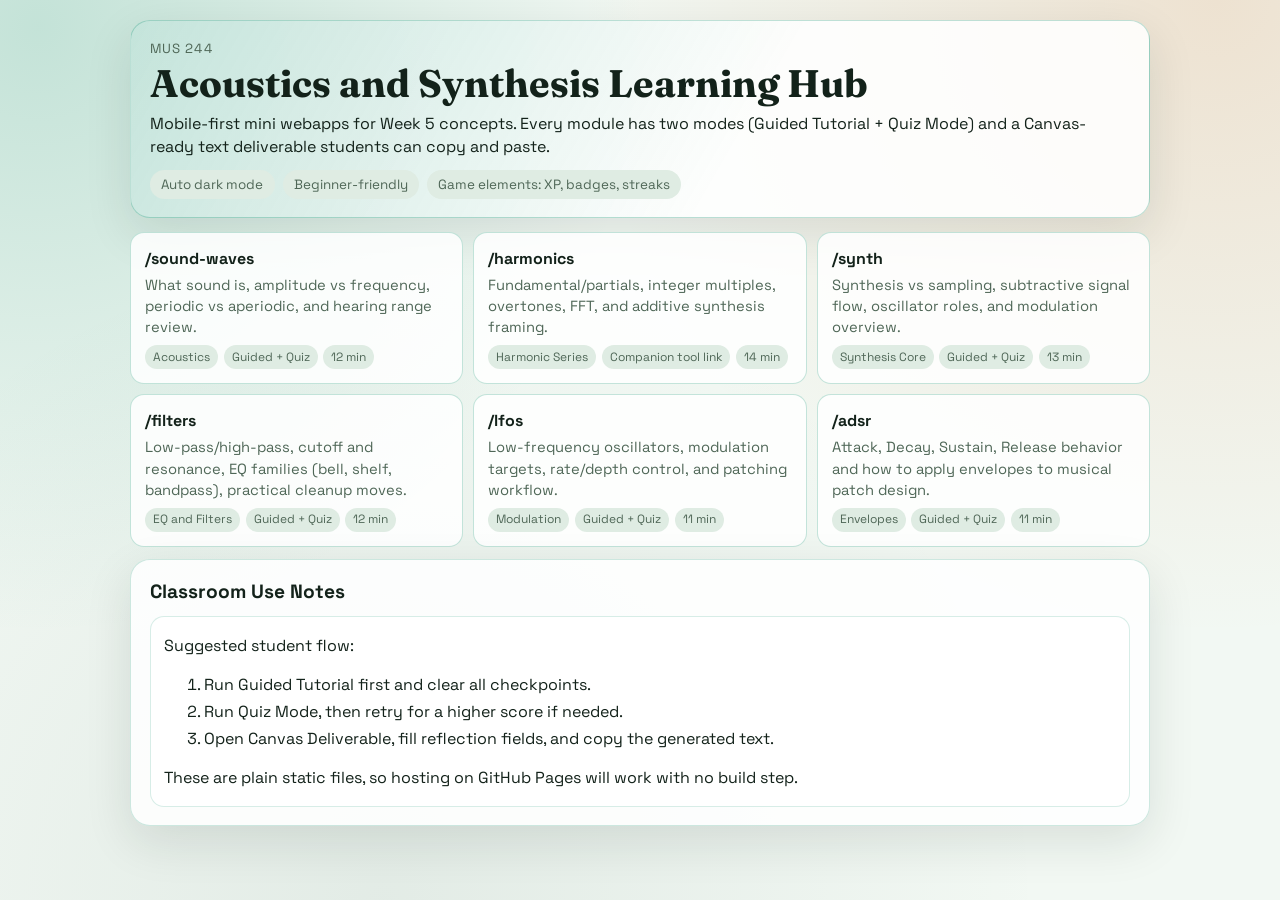
==== index.html @ 8405c842 "Add MUS 244 learning modules Add static mini webapps for MUS 244 Week 5: hub index and six modules (" ====
<!doctype html>
<html lang="en">
  <head>
    <meta charset="UTF-8" />
    <meta name="viewport" content="width=device-width, initial-scale=1" />
    <meta
      name="description"
      content="MUS 244 Acoustics and Synthesis mini webapps with guided tutorial, quiz mode, and Canvas deliverables."
    />
    <title>MUS 244 Learning Apps Hub</title>
    <link rel="stylesheet" href="./shared/styles.css" />
  </head>
  <body>
    <main class="app">
      <header class="hero">
        <p class="eyebrow">MUS 244</p>
        <h1>Acoustics and Synthesis Learning Hub</h1>
        <p>
          Mobile-first mini webapps for Week 5 concepts. Every module has two modes (Guided Tutorial + Quiz Mode)
          and a Canvas-ready text deliverable students can copy and paste.
        </p>
        <div class="meta">
          <span>Auto dark mode</span>
          <span>Beginner-friendly</span>
          <span>Game elements: XP, badges, streaks</span>
        </div>
      </header>

      <section class="hub-grid" aria-label="Learning modules">
        <a class="hub-card" href="./sound-waves/index.html">
          <h3>/sound-waves</h3>
          <p>What sound is, amplitude vs frequency, periodic vs aperiodic, and hearing range review.</p>
          <div class="chip-row">
            <span>Acoustics</span>
            <span>Guided + Quiz</span>
            <span>12 min</span>
          </div>
        </a>

        <a class="hub-card" href="./harmonics/index.html">
          <h3>/harmonics</h3>
          <p>Fundamental/partials, integer multiples, overtones, FFT, and additive synthesis framing.</p>
          <div class="chip-row">
            <span>Harmonic Series</span>
            <span>Companion tool link</span>
            <span>14 min</span>
          </div>
        </a>

        <a class="hub-card" href="./synth/index.html">
          <h3>/synth</h3>
          <p>Synthesis vs sampling, subtractive signal flow, oscillator roles, and modulation overview.</p>
          <div class="chip-row">
            <span>Synthesis Core</span>
            <span>Guided + Quiz</span>
            <span>13 min</span>
          </div>
        </a>

        <a class="hub-card" href="./filters/index.html">
          <h3>/filters</h3>
          <p>Low-pass/high-pass, cutoff and resonance, EQ families (bell, shelf, bandpass), practical cleanup moves.</p>
          <div class="chip-row">
            <span>EQ and Filters</span>
            <span>Guided + Quiz</span>
            <span>12 min</span>
          </div>
        </a>

        <a class="hub-card" href="./lfos/index.html">
          <h3>/lfos</h3>
          <p>Low-frequency oscillators, modulation targets, rate/depth control, and patching workflow.</p>
          <div class="chip-row">
            <span>Modulation</span>
            <span>Guided + Quiz</span>
            <span>11 min</span>
          </div>
        </a>

        <a class="hub-card" href="./adsr/index.html">
          <h3>/adsr</h3>
          <p>Attack, Decay, Sustain, Release behavior and how to apply envelopes to musical patch design.</p>
          <div class="chip-row">
            <span>Envelopes</span>
            <span>Guided + Quiz</span>
            <span>11 min</span>
          </div>
        </a>
      </section>

      <section class="panel is-active hub-note">
        <div class="panel-head">
          <h2>Classroom Use Notes</h2>
        </div>
        <article class="card">
          <p>Suggested student flow:</p>
          <ol>
            <li>Run Guided Tutorial first and clear all checkpoints.</li>
            <li>Run Quiz Mode, then retry for a higher score if needed.</li>
            <li>Open Canvas Deliverable, fill reflection fields, and copy the generated text.</li>
          </ol>
          <p>
            These are plain static files, so hosting on GitHub Pages will work with no build step.
          </p>
        </article>
      </section>
    </main>
  </body>
</html>
---- shared/styles.css ----
@import url('https://fonts.googleapis.com/css2?family=Fraunces:opsz,wght@9..144,600;9..144,800&family=Space+Grotesk:wght@400;500;700&display=swap');

:root {
  color-scheme: light dark;
  --bg: #f2f8f3;
  --surface: rgba(255, 255, 255, 0.86);
  --surface-strong: rgba(255, 255, 255, 0.95);
  --text: #13221a;
  --muted: #4f6757;
  --accent: #0b8d6a;
  --accent-2: #d66f1f;
  --ok: #19733f;
  --warn: #b34f00;
  --danger: #b93825;
  --wash-1: rgba(11, 141, 106, 0.2);
  --wash-2: rgba(214, 111, 31, 0.16);
  --wash-3: rgba(45, 89, 73, 0.08);
  --track: #d8e7dc;
  --chip: #dfece3;
  --shadow: 0 16px 48px rgba(15, 34, 25, 0.11);
  --radius-lg: 20px;
  --radius-md: 14px;
  --radius-sm: 10px;
}

@media (prefers-color-scheme: dark) {
  :root {
    --bg: #091410;
    --surface: rgba(18, 30, 25, 0.86);
    --surface-strong: rgba(17, 29, 24, 0.95);
    --text: #edf7ef;
    --muted: #aac3b4;
    --accent: #40d4a8;
    --accent-2: #ffae63;
    --ok: #68d48c;
    --warn: #ffb977;
    --danger: #ff8c7b;
    --wash-1: rgba(64, 212, 168, 0.2);
    --wash-2: rgba(255, 174, 99, 0.18);
    --wash-3: rgba(89, 140, 115, 0.14);
    --track: #214138;
    --chip: #1d342d;
    --shadow: 0 18px 54px rgba(0, 0, 0, 0.45);
  }
}

* {
  box-sizing: border-box;
}

html,
body {
  margin: 0;
  min-height: 100%;
}

body {
  background: radial-gradient(circle at 3% 3%, var(--wash-1) 0, transparent 40%),
    radial-gradient(circle at 95% 0%, var(--wash-2) 0, transparent 42%),
    radial-gradient(circle at 30% 100%, var(--wash-3) 0, transparent 52%),
    var(--bg);
  color: var(--text);
  font-family: 'Space Grotesk', 'Avenir Next', 'Segoe UI', sans-serif;
  line-height: 1.45;
  font-size: 16px;
}

a {
  color: var(--accent);
}

.app {
  width: min(960px, 100% - 1.1rem);
  margin: 0 auto;
  padding: 0.8rem 0 1.6rem;
}

.back-link {
  display: inline-flex;
  align-items: center;
  gap: 0.3rem;
  text-decoration: none;
  font-size: 0.94rem;
  padding: 0.35rem 0.6rem;
  border-radius: 999px;
  background: var(--surface);
  border: 1px solid color-mix(in oklab, var(--accent) 36%, transparent);
  margin-bottom: 0.7rem;
}

.hero,
.stats,
.mode-switch,
.panel,
.hub-card {
  animation: rise 320ms ease both;
}

.hero {
  background: linear-gradient(
      120deg,
      color-mix(in oklab, var(--accent) 22%, transparent),
      transparent 60%
    ),
    var(--surface);
  border: 1px solid color-mix(in oklab, var(--accent) 26%, transparent);
  border-radius: var(--radius-lg);
  padding: 1rem 1rem 1.1rem;
  box-shadow: var(--shadow);
}

.eyebrow {
  margin: 0;
  color: var(--muted);
  font-size: 0.83rem;
  letter-spacing: 0.08em;
  text-transform: uppercase;
}

.hero h1 {
  margin: 0.28rem 0 0.48rem;
  font-family: 'Fraunces', Georgia, serif;
  font-size: clamp(1.4rem, 5vw, 2.4rem);
  line-height: 1.07;
}

.hero p {
  margin: 0;
}

.meta {
  margin-top: 0.75rem;
  display: flex;
  flex-wrap: wrap;
  gap: 0.5rem;
}

.meta span {
  background: var(--chip);
  color: var(--muted);
  border-radius: 999px;
  font-size: 0.84rem;
  padding: 0.28rem 0.7rem;
}

.stats {
  margin-top: 0.8rem;
  display: grid;
  grid-template-columns: repeat(2, minmax(0, 1fr));
  gap: 0.55rem;
}

.stat-card {
  background: var(--surface);
  border: 1px solid color-mix(in oklab, var(--accent) 20%, transparent);
  border-radius: var(--radius-md);
  padding: 0.62rem 0.7rem;
}

.stat-card .label {
  margin: 0;
  font-size: 0.75rem;
  color: var(--muted);
  text-transform: uppercase;
  letter-spacing: 0.04em;
}

.stat-card .value {
  margin: 0.2rem 0 0;
  font-size: 1.08rem;
  font-weight: 700;
}

.badge-list {
  display: flex;
  flex-wrap: wrap;
  gap: 0.4rem;
  margin-top: 0.38rem;
}

.badge {
  display: inline-block;
  background: color-mix(in oklab, var(--accent-2) 25%, var(--surface-strong));
  color: var(--text);
  padding: 0.2rem 0.5rem;
  border-radius: 999px;
  font-size: 0.77rem;
}

.stat-wide {
  grid-column: 1 / -1;
}

.mode-switch {
  margin-top: 0.82rem;
  display: grid;
  grid-template-columns: repeat(3, minmax(0, 1fr));
  gap: 0.44rem;
}

.mode-btn {
  appearance: none;
  border: 1px solid color-mix(in oklab, var(--accent) 32%, transparent);
  border-radius: var(--radius-sm);
  background: var(--surface);
  color: var(--text);
  padding: 0.58rem 0.35rem;
  font-size: 0.85rem;
  font-weight: 600;
  cursor: pointer;
}

.mode-btn.is-active {
  background: color-mix(in oklab, var(--accent) 30%, var(--surface));
  border-color: color-mix(in oklab, var(--accent) 55%, transparent);
}

.panel {
  display: none;
  margin-top: 0.8rem;
  background: var(--surface);
  border: 1px solid color-mix(in oklab, var(--accent) 20%, transparent);
  border-radius: var(--radius-lg);
  padding: 0.92rem;
  box-shadow: var(--shadow);
}

.panel.is-active {
  display: block;
}

.panel h2 {
  margin: 0;
  font-size: 1.2rem;
}

.panel-head {
  display: grid;
  gap: 0.3rem;
  margin-bottom: 0.65rem;
}

.progress-track {
  height: 9px;
  border-radius: 999px;
  background: var(--track);
  overflow: hidden;
}

.progress-fill {
  height: 100%;
  width: 0;
  border-radius: inherit;
  background: linear-gradient(90deg, var(--accent), var(--accent-2));
  transition: width 240ms ease;
}

.progress-text {
  margin: 0;
  color: var(--muted);
  font-size: 0.85rem;
}

.card {
  background: var(--surface-strong);
  border: 1px solid color-mix(in oklab, var(--accent) 16%, transparent);
  border-radius: var(--radius-md);
  padding: 0.82rem;
}

.card h3 {
  margin-top: 0;
  margin-bottom: 0.4rem;
  font-size: 1.04rem;
}

.card p {
  margin: 0.2rem 0;
}

.card ul {
  margin: 0.45rem 0 0.65rem;
  padding-left: 1.1rem;
}

.card li {
  margin: 0.25rem 0;
}

.link-row {
  margin-top: 0.62rem;
  display: flex;
  flex-wrap: wrap;
  gap: 0.4rem;
}

.link-chip {
  text-decoration: none;
  font-size: 0.82rem;
  color: var(--text);
  background: var(--chip);
  border-radius: 999px;
  padding: 0.27rem 0.6rem;
}

.checkpoint {
  margin-top: 0.7rem;
  border-top: 1px solid color-mix(in oklab, var(--accent) 18%, transparent);
  padding-top: 0.72rem;
}

.checkpoint p {
  margin: 0;
}

.option-grid {
  margin-top: 0.5rem;
  display: grid;
  grid-template-columns: 1fr;
  gap: 0.48rem;
}

.option-btn {
  appearance: none;
  border: 1px solid color-mix(in oklab, var(--accent) 28%, transparent);
  border-radius: var(--radius-sm);
  background: color-mix(in oklab, var(--surface) 78%, transparent);
  color: var(--text);
  padding: 0.64rem 0.68rem;
  text-align: left;
  font-size: 0.94rem;
  cursor: pointer;
}

.option-btn[disabled] {
  opacity: 0.8;
  cursor: default;
}

.option-btn.is-correct {
  border-color: color-mix(in oklab, var(--ok) 70%, transparent);
  background: color-mix(in oklab, var(--ok) 25%, var(--surface-strong));
}

.option-btn.is-wrong {
  border-color: color-mix(in oklab, var(--danger) 66%, transparent);
  background: color-mix(in oklab, var(--danger) 22%, var(--surface-strong));
}

.feedback {
  min-height: 1.42rem;
  margin-top: 0.5rem;
  font-size: 0.91rem;
  color: var(--muted);
}

.feedback.is-good {
  color: var(--ok);
}

.feedback.is-bad {
  color: var(--danger);
}

.actions,
.quiz-controls,
.deliverable-controls {
  margin-top: 0.68rem;
  display: flex;
  flex-wrap: wrap;
  gap: 0.5rem;
}

.btn,
.btn-ghost {
  appearance: none;
  border-radius: var(--radius-sm);
  font-weight: 700;
  font-size: 0.9rem;
  padding: 0.58rem 0.85rem;
  cursor: pointer;
}

.btn {
  background: linear-gradient(135deg, var(--accent), color-mix(in oklab, var(--accent) 55%, var(--accent-2)));
  color: #fff;
  border: 1px solid color-mix(in oklab, var(--accent) 70%, transparent);
}

.btn-ghost {
  background: var(--surface);
  color: var(--text);
  border: 1px solid color-mix(in oklab, var(--accent) 32%, transparent);
}

.btn[disabled],
.btn-ghost[disabled] {
  opacity: 0.55;
  cursor: not-allowed;
}

.hidden {
  display: none !important;
}

.result-grid {
  margin-top: 0.4rem;
  display: grid;
  grid-template-columns: repeat(2, minmax(0, 1fr));
  gap: 0.45rem;
}

.result-pill {
  margin: 0;
  border-radius: var(--radius-sm);
  padding: 0.5rem;
  background: var(--chip);
}

.result-pill strong {
  display: block;
  font-size: 1rem;
}

.deliverable-form {
  display: grid;
  gap: 0.65rem;
}

.field {
  display: grid;
  gap: 0.2rem;
}

.field label {
  font-size: 0.86rem;
  color: var(--muted);
}

input,
textarea {
  width: 100%;
  border-radius: var(--radius-sm);
  border: 1px solid color-mix(in oklab, var(--accent) 30%, transparent);
  background: var(--surface-strong);
  color: var(--text);
  padding: 0.58rem 0.62rem;
  font-family: inherit;
  font-size: 0.95rem;
}

textarea {
  min-height: 110px;
  resize: vertical;
}

.output-box {
  min-height: 250px;
  font-size: 0.88rem;
  line-height: 1.45;
}

.hub-note {
  margin-top: 0.75rem;
}

.hub-grid {
  margin-top: 0.85rem;
  display: grid;
  grid-template-columns: 1fr;
  gap: 0.62rem;
}

.hub-card {
  display: block;
  text-decoration: none;
  color: inherit;
  background: var(--surface);
  border: 1px solid color-mix(in oklab, var(--accent) 24%, transparent);
  border-radius: var(--radius-md);
  padding: 0.88rem;
}

.hub-card h3 {
  margin: 0;
  font-size: 1rem;
}

.hub-card p {
  margin: 0.3rem 0 0;
  color: var(--muted);
  font-size: 0.92rem;
}

.hub-card .chip-row {
  margin-top: 0.42rem;
  display: flex;
  flex-wrap: wrap;
  gap: 0.35rem;
}

.hub-card .chip-row span {
  background: var(--chip);
  border-radius: 999px;
  font-size: 0.75rem;
  color: var(--muted);
  padding: 0.2rem 0.5rem;
}

@media (min-width: 760px) {
  .app {
    width: min(1020px, 100% - 2rem);
    padding-top: 1.25rem;
  }

  .hero,
  .panel {
    padding: 1.15rem 1.2rem;
  }

  .stats {
    grid-template-columns: repeat(5, minmax(0, 1fr));
  }

  .stat-wide {
    grid-column: span 2;
  }

  .mode-btn {
    padding: 0.64rem 0.8rem;
    font-size: 0.92rem;
  }

  .option-grid {
    grid-template-columns: repeat(2, minmax(0, 1fr));
  }

  .hub-grid {
    grid-template-columns: repeat(2, minmax(0, 1fr));
  }
}

@media (min-width: 980px) {
  .hub-grid {
    grid-template-columns: repeat(3, minmax(0, 1fr));
  }
}

@keyframes rise {
  from {
    opacity: 0;
    transform: translateY(7px);
  }

  to {
    opacity: 1;
    transform: translateY(0);
  }
}
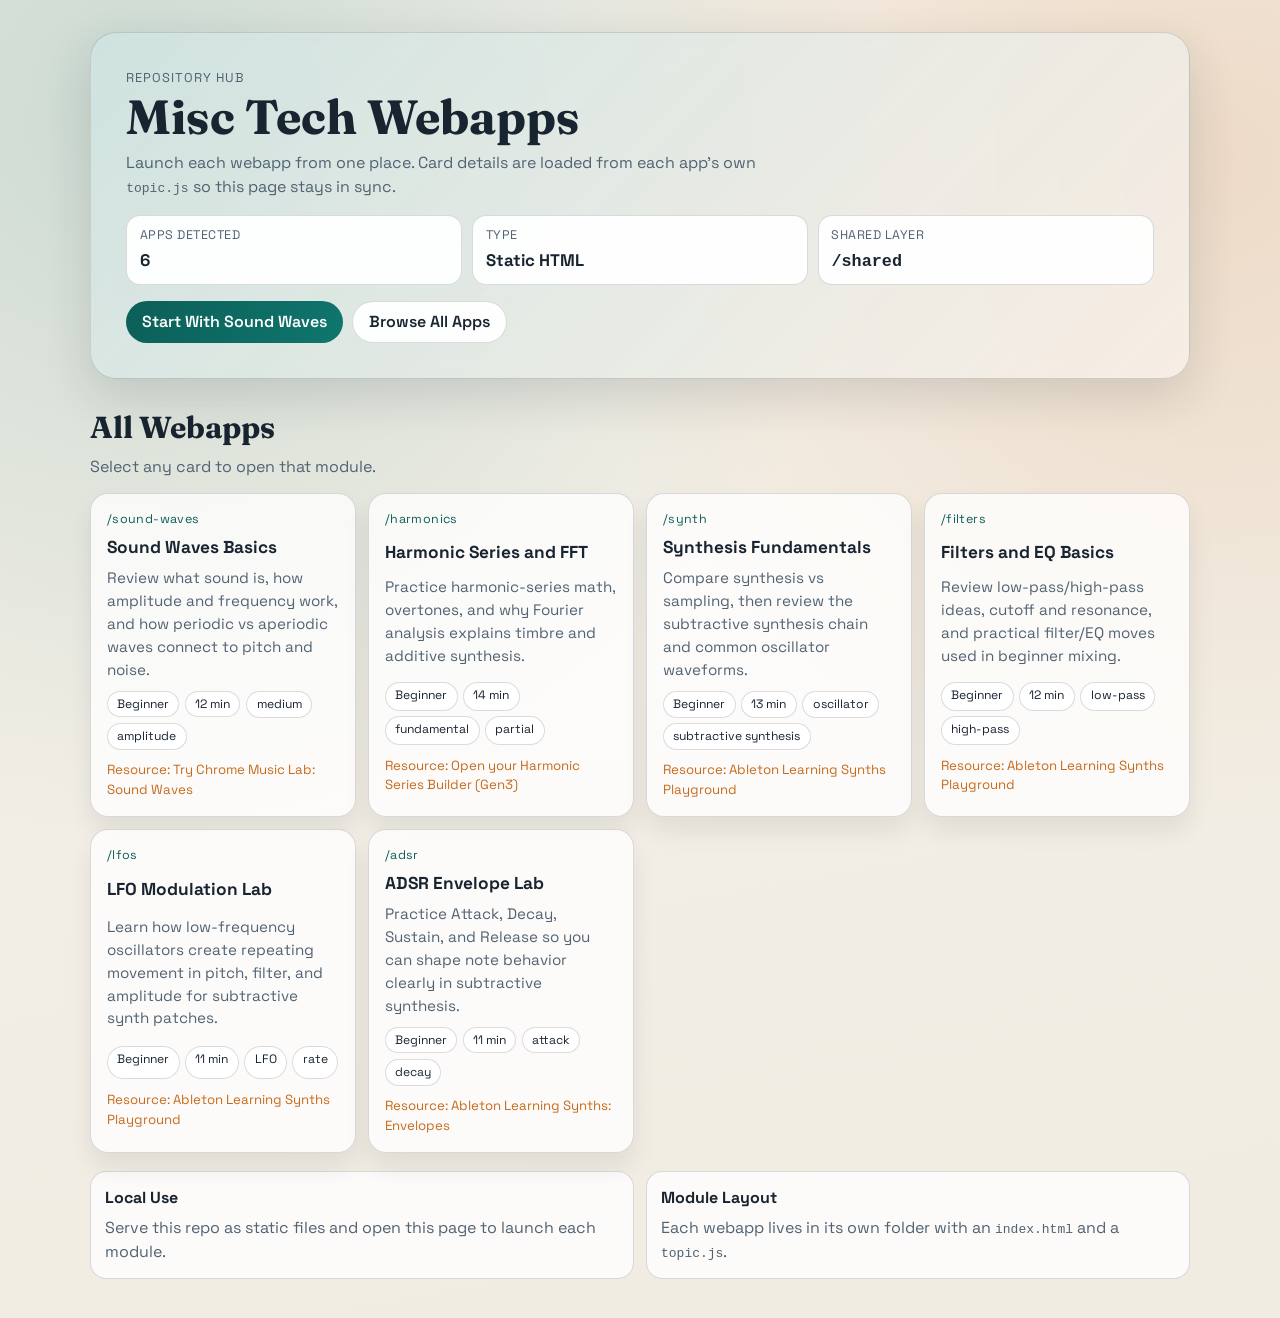
==== commit 2889e185: "Revamp index.html: new UI and dynamic app loader Replace the old MUS 244 static hub with a redesigne" ====
--- a/index.html
+++ b/index.html
@@ -5,105 +5,494 @@
     <meta name="viewport" content="width=device-width, initial-scale=1" />
     <meta
       name="description"
-      content="MUS 244 Acoustics and Synthesis mini webapps with guided tutorial, quiz mode, and Canvas deliverables."
+      content="Directory for the webapps in this repository. Launch each module and review key details from one page."
     />
-    <title>MUS 244 Learning Apps Hub</title>
-    <link rel="stylesheet" href="./shared/styles.css" />
+    <title>Misc Tech Webapps</title>
+    <link rel="preconnect" href="https://fonts.googleapis.com" />
+    <link rel="preconnect" href="https://fonts.gstatic.com" crossorigin />
+    <link
+      href="https://fonts.googleapis.com/css2?family=Fraunces:opsz,wght@9..144,600;9..144,800&family=Space+Grotesk:wght@400;500;700&display=swap"
+      rel="stylesheet"
+    />
+    <style>
+      :root {
+        color-scheme: light dark;
+        --bg: #f6f1e9;
+        --bg-secondary: #f0ece2;
+        --surface: rgba(255, 255, 255, 0.78);
+        --surface-strong: rgba(255, 255, 255, 0.92);
+        --ink: #192431;
+        --muted: #516273;
+        --accent: #0f766e;
+        --accent-strong: #0b5f58;
+        --warm: #c66a1d;
+        --border: rgba(25, 36, 49, 0.16);
+        --shadow: 0 18px 48px rgba(27, 34, 45, 0.14);
+      }
+
+      @media (prefers-color-scheme: dark) {
+        :root {
+          --bg: #101820;
+          --bg-secondary: #111b25;
+          --surface: rgba(20, 31, 43, 0.7);
+          --surface-strong: rgba(24, 37, 50, 0.9);
+          --ink: #eaf2fb;
+          --muted: #adbdce;
+          --accent: #42b6a9;
+          --accent-strong: #72d5c2;
+          --warm: #f2a357;
+          --border: rgba(234, 242, 251, 0.16);
+          --shadow: 0 22px 64px rgba(0, 0, 0, 0.42);
+        }
+      }
+
+      * {
+        box-sizing: border-box;
+      }
+
+      html,
+      body {
+        margin: 0;
+        min-height: 100%;
+      }
+
+      body {
+        background: radial-gradient(circle at 10% 7%, rgba(15, 118, 110, 0.18), transparent 45%),
+          radial-gradient(circle at 95% 12%, rgba(198, 106, 29, 0.16), transparent 40%),
+          linear-gradient(170deg, var(--bg), var(--bg-secondary));
+        color: var(--ink);
+        font-family: "Space Grotesk", "Avenir Next", "Segoe UI", sans-serif;
+        line-height: 1.5;
+      }
+
+      .page {
+        width: min(1100px, 100% - 2rem);
+        margin: 0 auto;
+        padding: clamp(1.1rem, 3vw, 2rem) 0 2.5rem;
+      }
+
+      .hero {
+        background: linear-gradient(135deg, rgba(15, 118, 110, 0.16), rgba(198, 106, 29, 0.08)), var(--surface);
+        border: 1px solid var(--border);
+        border-radius: 26px;
+        box-shadow: var(--shadow);
+        padding: clamp(1rem, 2.8vw, 2.2rem);
+        backdrop-filter: blur(10px);
+      }
+
+      .eyebrow {
+        margin: 0;
+        text-transform: uppercase;
+        letter-spacing: 0.08em;
+        font-size: 0.8rem;
+        color: var(--muted);
+      }
+
+      .hero h1 {
+        margin: 0.3rem 0 0.5rem;
+        font-family: "Fraunces", Georgia, serif;
+        font-size: clamp(1.85rem, 4.5vw, 3rem);
+        line-height: 1.06;
+      }
+
+      .hero-copy {
+        margin: 0;
+        max-width: 64ch;
+        color: var(--muted);
+      }
+
+      .hero-meta {
+        margin-top: 1rem;
+        display: grid;
+        grid-template-columns: repeat(auto-fit, minmax(145px, 1fr));
+        gap: 0.6rem;
+      }
+
+      .metric {
+        border: 1px solid var(--border);
+        border-radius: 14px;
+        background: var(--surface-strong);
+        padding: 0.65rem 0.8rem;
+      }
+
+      .metric-label {
+        display: block;
+        font-size: 0.78rem;
+        color: var(--muted);
+        text-transform: uppercase;
+        letter-spacing: 0.04em;
+      }
+
+      .metric strong {
+        display: block;
+        margin-top: 0.15rem;
+        font-size: 1.05rem;
+      }
+
+      .hero-actions {
+        margin-top: 1rem;
+        display: flex;
+        flex-wrap: wrap;
+        gap: 0.55rem;
+      }
+
+      .btn {
+        display: inline-flex;
+        align-items: center;
+        justify-content: center;
+        border-radius: 999px;
+        padding: 0.5rem 1rem;
+        text-decoration: none;
+        font-weight: 600;
+      }
+
+      .btn-primary {
+        color: #fff;
+        background: linear-gradient(120deg, var(--accent-strong), var(--accent));
+      }
+
+      .btn-ghost {
+        color: var(--ink);
+        border: 1px solid var(--border);
+        background: var(--surface-strong);
+      }
+
+      .section-head {
+        margin-top: 1.6rem;
+      }
+
+      .section-head h2 {
+        margin: 0;
+        font-family: "Fraunces", Georgia, serif;
+        font-size: clamp(1.35rem, 3vw, 1.9rem);
+      }
+
+      .section-head p {
+        margin: 0.3rem 0 0;
+        color: var(--muted);
+      }
+
+      .app-grid {
+        margin-top: 0.85rem;
+        display: grid;
+        grid-template-columns: repeat(auto-fit, minmax(230px, 1fr));
+        gap: 0.75rem;
+      }
+
+      .app-card {
+        display: grid;
+        gap: 0.4rem;
+        min-height: 100%;
+        border-radius: 18px;
+        border: 1px solid var(--border);
+        background: var(--surface);
+        padding: 1rem;
+        text-decoration: none;
+        color: inherit;
+        box-shadow: 0 14px 24px rgba(12, 22, 34, 0.08);
+        transition: transform 170ms ease, box-shadow 170ms ease, border-color 170ms ease;
+        animation: rise 420ms ease both;
+        animation-delay: var(--delay, 0ms);
+      }
+
+      .app-card:hover,
+      .app-card:focus-visible {
+        transform: translateY(-4px);
+        box-shadow: 0 18px 32px rgba(12, 22, 34, 0.15);
+        border-color: rgba(15, 118, 110, 0.45);
+      }
+
+      .app-card .slug {
+        margin: 0;
+        color: var(--accent-strong);
+        font-size: 0.78rem;
+        letter-spacing: 0.03em;
+      }
+
+      .app-card h3 {
+        margin: 0;
+        font-size: 1.08rem;
+      }
+
+      .app-card .intro {
+        margin: 0;
+        color: var(--muted);
+        font-size: 0.95rem;
+      }
+
+      .chip-list {
+        list-style: none;
+        margin: 0.2rem 0 0;
+        padding: 0;
+        display: flex;
+        flex-wrap: wrap;
+        gap: 0.35rem;
+      }
+
+      .chip-list li {
+        border-radius: 999px;
+        border: 1px solid var(--border);
+        background: var(--surface-strong);
+        padding: 0.2rem 0.58rem;
+        font-size: 0.76rem;
+      }
+
+      .resource {
+        margin: 0.25rem 0 0;
+        font-size: 0.83rem;
+        color: var(--warm);
+      }
+
+      .notes {
+        margin-top: 1.1rem;
+        display: grid;
+        grid-template-columns: repeat(auto-fit, minmax(230px, 1fr));
+        gap: 0.7rem;
+      }
+
+      .note-card {
+        margin: 0;
+        border: 1px solid var(--border);
+        background: var(--surface);
+        border-radius: 16px;
+        padding: 0.9rem;
+      }
+
+      .note-card h3 {
+        margin: 0;
+        font-size: 1rem;
+      }
+
+      .note-card p {
+        margin: 0.35rem 0 0;
+        color: var(--muted);
+      }
+
+      @media (max-width: 700px) {
+        .page {
+          width: min(1100px, 100% - 1rem);
+        }
+
+        .hero-actions {
+          flex-direction: column;
+          align-items: stretch;
+        }
+
+        .btn {
+          width: 100%;
+        }
+      }
+
+      @keyframes rise {
+        from {
+          opacity: 0;
+          transform: translateY(12px);
+        }
+        to {
+          opacity: 1;
+          transform: translateY(0);
+        }
+      }
+    </style>
   </head>
   <body>
-    <main class="app">
+    <main class="page">
       <header class="hero">
-        <p class="eyebrow">MUS 244</p>
-        <h1>Acoustics and Synthesis Learning Hub</h1>
-        <p>
-          Mobile-first mini webapps for Week 5 concepts. Every module has two modes (Guided Tutorial + Quiz Mode)
-          and a Canvas-ready text deliverable students can copy and paste.
+        <p class="eyebrow">Repository Hub</p>
+        <h1>Misc Tech Webapps</h1>
+        <p class="hero-copy">
+          Launch each webapp from one place. Card details are loaded from each app's own <code>topic.js</code> so this page stays in sync.
         </p>
-        <div class="meta">
-          <span>Auto dark mode</span>
-          <span>Beginner-friendly</span>
-          <span>Game elements: XP, badges, streaks</span>
+        <div class="hero-meta">
+          <div class="metric">
+            <span class="metric-label">Apps Detected</span>
+            <strong id="appCount">0</strong>
+          </div>
+          <div class="metric">
+            <span class="metric-label">Type</span>
+            <strong>Static HTML</strong>
+          </div>
+          <div class="metric">
+            <span class="metric-label">Shared Layer</span>
+            <strong><code>/shared</code></strong>
+          </div>
+        </div>
+        <div class="hero-actions">
+          <a class="btn btn-primary" href="./sound-waves/index.html">Start With Sound Waves</a>
+          <a class="btn btn-ghost" href="#apps">Browse All Apps</a>
         </div>
       </header>
 
-      <section class="hub-grid" aria-label="Learning modules">
-        <a class="hub-card" href="./sound-waves/index.html">
-          <h3>/sound-waves</h3>
-          <p>What sound is, amplitude vs frequency, periodic vs aperiodic, and hearing range review.</p>
-          <div class="chip-row">
-            <span>Acoustics</span>
-            <span>Guided + Quiz</span>
-            <span>12 min</span>
-          </div>
-        </a>
-
-        <a class="hub-card" href="./harmonics/index.html">
-          <h3>/harmonics</h3>
-          <p>Fundamental/partials, integer multiples, overtones, FFT, and additive synthesis framing.</p>
-          <div class="chip-row">
-            <span>Harmonic Series</span>
-            <span>Companion tool link</span>
-            <span>14 min</span>
-          </div>
-        </a>
-
-        <a class="hub-card" href="./synth/index.html">
-          <h3>/synth</h3>
-          <p>Synthesis vs sampling, subtractive signal flow, oscillator roles, and modulation overview.</p>
-          <div class="chip-row">
-            <span>Synthesis Core</span>
-            <span>Guided + Quiz</span>
-            <span>13 min</span>
-          </div>
-        </a>
-
-        <a class="hub-card" href="./filters/index.html">
-          <h3>/filters</h3>
-          <p>Low-pass/high-pass, cutoff and resonance, EQ families (bell, shelf, bandpass), practical cleanup moves.</p>
-          <div class="chip-row">
-            <span>EQ and Filters</span>
-            <span>Guided + Quiz</span>
-            <span>12 min</span>
-          </div>
-        </a>
-
-        <a class="hub-card" href="./lfos/index.html">
-          <h3>/lfos</h3>
-          <p>Low-frequency oscillators, modulation targets, rate/depth control, and patching workflow.</p>
-          <div class="chip-row">
-            <span>Modulation</span>
-            <span>Guided + Quiz</span>
-            <span>11 min</span>
-          </div>
-        </a>
-
-        <a class="hub-card" href="./adsr/index.html">
-          <h3>/adsr</h3>
-          <p>Attack, Decay, Sustain, Release behavior and how to apply envelopes to musical patch design.</p>
-          <div class="chip-row">
-            <span>Envelopes</span>
-            <span>Guided + Quiz</span>
-            <span>11 min</span>
-          </div>
-        </a>
+      <section class="section-head" id="apps">
+        <h2>All Webapps</h2>
+        <p id="loadStatus">Loading module metadata...</p>
       </section>
 
-      <section class="panel is-active hub-note">
-        <div class="panel-head">
-          <h2>Classroom Use Notes</h2>
-        </div>
-        <article class="card">
-          <p>Suggested student flow:</p>
-          <ol>
-            <li>Run Guided Tutorial first and clear all checkpoints.</li>
-            <li>Run Quiz Mode, then retry for a higher score if needed.</li>
-            <li>Open Canvas Deliverable, fill reflection fields, and copy the generated text.</li>
-          </ol>
-          <p>
-            These are plain static files, so hosting on GitHub Pages will work with no build step.
-          </p>
+      <section class="app-grid" data-app-grid aria-live="polite"></section>
+
+      <section class="notes">
+        <article class="note-card">
+          <h3>Local Use</h3>
+          <p>Serve this repo as static files and open this page to launch each module.</p>
+        </article>
+        <article class="note-card">
+          <h3>Module Layout</h3>
+          <p>Each webapp lives in its own folder with an <code>index.html</code> and a <code>topic.js</code>.</p>
         </article>
       </section>
     </main>
+
+    <template id="appCardTemplate">
+      <a class="app-card" href="#">
+        <p class="slug"></p>
+        <h3></h3>
+        <p class="intro"></p>
+        <ul class="chip-list"></ul>
+        <p class="resource" hidden></p>
+      </a>
+    </template>
+
+    <script>
+      const APP_SLUGS = ["sound-waves", "harmonics", "synth", "filters", "lfos", "adsr"];
+
+      const appGrid = document.querySelector("[data-app-grid]");
+      const appCount = document.getElementById("appCount");
+      const loadStatus = document.getElementById("loadStatus");
+      const appCardTemplate = document.getElementById("appCardTemplate");
+
+      function titleFromSlug(slug) {
+        return slug
+          .split("-")
+          .map((part) => part.charAt(0).toUpperCase() + part.slice(1))
+          .join(" ");
+      }
+
+      function cleanText(value, fallback) {
+        if (typeof value !== "string") {
+          return fallback;
+        }
+        const trimmed = value.trim();
+        return trimmed || fallback;
+      }
+
+      function normalizeConfig(raw, slug) {
+        const estimatedMinutes = Number.isFinite(raw?.estimatedMinutes) ? raw.estimatedMinutes : null;
+        const keyTerms = Array.isArray(raw?.keyTerms)
+          ? raw.keyTerms.filter((term) => typeof term === "string" && term.trim().length > 0)
+          : [];
+
+        return {
+          slug,
+          title: cleanText(raw?.title, titleFromSlug(slug)),
+          intro: cleanText(raw?.intro, "Open this webapp to start."),
+          difficulty: cleanText(raw?.difficulty, "Module"),
+          estimatedMinutes,
+          keyTerms,
+          resourceLabel: cleanText(raw?.resource?.label, ""),
+        };
+      }
+
+      function fallbackConfig(slug) {
+        return {
+          slug,
+          title: titleFromSlug(slug),
+          intro: "Open this webapp to start.",
+          difficulty: "Module",
+          estimatedMinutes: null,
+          keyTerms: [],
+          resourceLabel: "",
+        };
+      }
+
+      function createChip(text) {
+        const chip = document.createElement("li");
+        chip.textContent = text;
+        return chip;
+      }
+
+      function loadTopicConfig(slug) {
+        return new Promise((resolve, reject) => {
+          const script = document.createElement("script");
+          const timeout = window.setTimeout(() => {
+            cleanup();
+            reject(new Error(`Timed out loading ${slug}`));
+          }, 4500);
+
+          function cleanup() {
+            window.clearTimeout(timeout);
+            script.remove();
+            delete window.LEARN_APP_CONFIG;
+          }
+
+          script.src = `./${slug}/topic.js`;
+          script.async = true;
+          script.onload = () => {
+            const raw = window.LEARN_APP_CONFIG;
+            if (!raw || typeof raw !== "object") {
+              cleanup();
+              reject(new Error(`Missing LEARN_APP_CONFIG in ${slug}`));
+              return;
+            }
+            const normalized = normalizeConfig(raw, slug);
+            cleanup();
+            resolve(normalized);
+          };
+
+          script.onerror = () => {
+            cleanup();
+            reject(new Error(`Failed to load ${slug}/topic.js`));
+          };
+
+          document.head.appendChild(script);
+        });
+      }
+
+      function renderCard(config, index) {
+        const card = appCardTemplate.content.firstElementChild.cloneNode(true);
+        const chipList = card.querySelector(".chip-list");
+        const resource = card.querySelector(".resource");
+
+        card.href = `./${config.slug}/index.html`;
+        card.style.setProperty("--delay", `${index * 60}ms`);
+        card.querySelector(".slug").textContent = `/${config.slug}`;
+        card.querySelector("h3").textContent = config.title;
+        card.querySelector(".intro").textContent = config.intro;
+
+        chipList.appendChild(createChip(config.difficulty));
+        if (Number.isFinite(config.estimatedMinutes)) {
+          chipList.appendChild(createChip(`${config.estimatedMinutes} min`));
+        }
+        config.keyTerms.slice(0, 2).forEach((term) => chipList.appendChild(createChip(term)));
+
+        if (config.resourceLabel) {
+          resource.hidden = false;
+          resource.textContent = `Resource: ${config.resourceLabel}`;
+        }
+
+        return card;
+      }
+
+      async function init() {
+        const cards = [];
+        for (let index = 0; index < APP_SLUGS.length; index += 1) {
+          const slug = APP_SLUGS[index];
+          let config;
+          try {
+            config = await loadTopicConfig(slug);
+          } catch (error) {
+            config = fallbackConfig(slug);
+          }
+          cards.push(renderCard(config, index));
+        }
+
+        appGrid.replaceChildren(...cards);
+        appCount.textContent = String(cards.length);
+        loadStatus.textContent = cards.length
+          ? "Select any card to open that module."
+          : "No app folders were found.";
+      }
+
+      init();
+    </script>
   </body>
 </html>
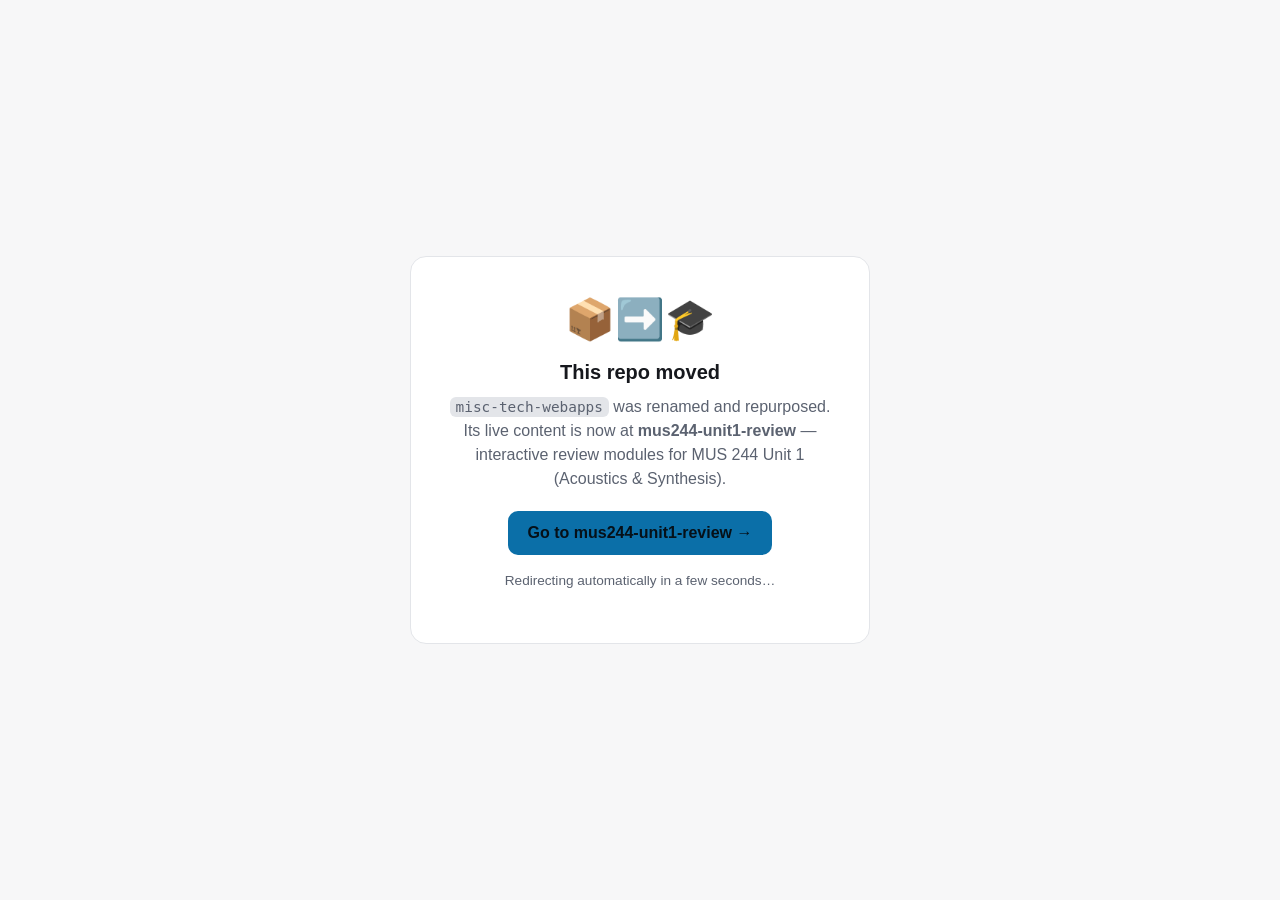
==== commit 20bf02a1: "Add moved-repo notice pointing to mus244-unit1-review" ====
--- a/index.html
+++ b/index.html
@@ -1,498 +1,82 @@
 <!doctype html>
 <html lang="en">
-  <head>
-    <meta charset="UTF-8" />
-    <meta name="viewport" content="width=device-width, initial-scale=1" />
-    <meta
-      name="description"
-      content="Directory for the webapps in this repository. Launch each module and review key details from one page."
-    />
-    <title>Misc Tech Webapps</title>
-    <link rel="preconnect" href="https://fonts.googleapis.com" />
-    <link rel="preconnect" href="https://fonts.gstatic.com" crossorigin />
-    <link
-      href="https://fonts.googleapis.com/css2?family=Fraunces:opsz,wght@9..144,600;9..144,800&family=Space+Grotesk:wght@400;500;700&display=swap"
-      rel="stylesheet"
-    />
-    <style>
+<head>
+  <meta charset="utf-8" />
+  <meta name="viewport" content="width=device-width, initial-scale=1" />
+  <meta http-equiv="refresh" content="5; url=https://adamborecki.github.io/mus244-unit1-review/" />
+  <title>Moved — misc-tech-webapps</title>
+  <style>
+    :root {
+      color-scheme: light dark;
+      --bg: #0f1115;
+      --fg: #f2f3f5;
+      --muted: #9aa0ab;
+      --accent: #7dd3fc;
+      --card: #171a21;
+      --border: #2a2f3a;
+    }
+    @media (prefers-color-scheme: light) {
       :root {
-        color-scheme: light dark;
-        --bg: #f6f1e9;
-        --bg-secondary: #f0ece2;
-        --surface: rgba(255, 255, 255, 0.78);
-        --surface-strong: rgba(255, 255, 255, 0.92);
-        --ink: #192431;
-        --muted: #516273;
-        --accent: #0f766e;
-        --accent-strong: #0b5f58;
-        --warm: #c66a1d;
-        --border: rgba(25, 36, 49, 0.16);
-        --shadow: 0 18px 48px rgba(27, 34, 45, 0.14);
+        --bg: #f7f7f8;
+        --fg: #16181d;
+        --muted: #5b6270;
+        --accent: #0b6fa8;
+        --card: #ffffff;
+        --border: #e3e5e9;
       }
-
-      @media (prefers-color-scheme: dark) {
-        :root {
-          --bg: #101820;
-          --bg-secondary: #111b25;
-          --surface: rgba(20, 31, 43, 0.7);
-          --surface-strong: rgba(24, 37, 50, 0.9);
-          --ink: #eaf2fb;
-          --muted: #adbdce;
-          --accent: #42b6a9;
-          --accent-strong: #72d5c2;
-          --warm: #f2a357;
-          --border: rgba(234, 242, 251, 0.16);
-          --shadow: 0 22px 64px rgba(0, 0, 0, 0.42);
-        }
-      }
-
-      * {
-        box-sizing: border-box;
-      }
-
-      html,
-      body {
-        margin: 0;
-        min-height: 100%;
-      }
-
-      body {
-        background: radial-gradient(circle at 10% 7%, rgba(15, 118, 110, 0.18), transparent 45%),
-          radial-gradient(circle at 95% 12%, rgba(198, 106, 29, 0.16), transparent 40%),
-          linear-gradient(170deg, var(--bg), var(--bg-secondary));
-        color: var(--ink);
-        font-family: "Space Grotesk", "Avenir Next", "Segoe UI", sans-serif;
-        line-height: 1.5;
-      }
-
-      .page {
-        width: min(1100px, 100% - 2rem);
-        margin: 0 auto;
-        padding: clamp(1.1rem, 3vw, 2rem) 0 2.5rem;
-      }
-
-      .hero {
-        background: linear-gradient(135deg, rgba(15, 118, 110, 0.16), rgba(198, 106, 29, 0.08)), var(--surface);
-        border: 1px solid var(--border);
-        border-radius: 26px;
-        box-shadow: var(--shadow);
-        padding: clamp(1rem, 2.8vw, 2.2rem);
-        backdrop-filter: blur(10px);
-      }
-
-      .eyebrow {
-        margin: 0;
-        text-transform: uppercase;
-        letter-spacing: 0.08em;
-        font-size: 0.8rem;
-        color: var(--muted);
-      }
-
-      .hero h1 {
-        margin: 0.3rem 0 0.5rem;
-        font-family: "Fraunces", Georgia, serif;
-        font-size: clamp(1.85rem, 4.5vw, 3rem);
-        line-height: 1.06;
-      }
-
-      .hero-copy {
-        margin: 0;
-        max-width: 64ch;
-        color: var(--muted);
-      }
-
-      .hero-meta {
-        margin-top: 1rem;
-        display: grid;
-        grid-template-columns: repeat(auto-fit, minmax(145px, 1fr));
-        gap: 0.6rem;
-      }
-
-      .metric {
-        border: 1px solid var(--border);
-        border-radius: 14px;
-        background: var(--surface-strong);
-        padding: 0.65rem 0.8rem;
-      }
-
-      .metric-label {
-        display: block;
-        font-size: 0.78rem;
-        color: var(--muted);
-        text-transform: uppercase;
-        letter-spacing: 0.04em;
-      }
-
-      .metric strong {
-        display: block;
-        margin-top: 0.15rem;
-        font-size: 1.05rem;
-      }
-
-      .hero-actions {
-        margin-top: 1rem;
-        display: flex;
-        flex-wrap: wrap;
-        gap: 0.55rem;
-      }
-
-      .btn {
-        display: inline-flex;
-        align-items: center;
-        justify-content: center;
-        border-radius: 999px;
-        padding: 0.5rem 1rem;
-        text-decoration: none;
-        font-weight: 600;
-      }
-
-      .btn-primary {
-        color: #fff;
-        background: linear-gradient(120deg, var(--accent-strong), var(--accent));
-      }
-
-      .btn-ghost {
-        color: var(--ink);
-        border: 1px solid var(--border);
-        background: var(--surface-strong);
-      }
-
-      .section-head {
-        margin-top: 1.6rem;
-      }
-
-      .section-head h2 {
-        margin: 0;
-        font-family: "Fraunces", Georgia, serif;
-        font-size: clamp(1.35rem, 3vw, 1.9rem);
-      }
-
-      .section-head p {
-        margin: 0.3rem 0 0;
-        color: var(--muted);
-      }
-
-      .app-grid {
-        margin-top: 0.85rem;
-        display: grid;
-        grid-template-columns: repeat(auto-fit, minmax(230px, 1fr));
-        gap: 0.75rem;
-      }
-
-      .app-card {
-        display: grid;
-        gap: 0.4rem;
-        min-height: 100%;
-        border-radius: 18px;
-        border: 1px solid var(--border);
-        background: var(--surface);
-        padding: 1rem;
-        text-decoration: none;
-        color: inherit;
-        box-shadow: 0 14px 24px rgba(12, 22, 34, 0.08);
-        transition: transform 170ms ease, box-shadow 170ms ease, border-color 170ms ease;
-        animation: rise 420ms ease both;
-        animation-delay: var(--delay, 0ms);
-      }
-
-      .app-card:hover,
-      .app-card:focus-visible {
-        transform: translateY(-4px);
-        box-shadow: 0 18px 32px rgba(12, 22, 34, 0.15);
-        border-color: rgba(15, 118, 110, 0.45);
-      }
-
-      .app-card .slug {
-        margin: 0;
-        color: var(--accent-strong);
-        font-size: 0.78rem;
-        letter-spacing: 0.03em;
-      }
-
-      .app-card h3 {
-        margin: 0;
-        font-size: 1.08rem;
-      }
-
-      .app-card .intro {
-        margin: 0;
-        color: var(--muted);
-        font-size: 0.95rem;
-      }
-
-      .chip-list {
-        list-style: none;
-        margin: 0.2rem 0 0;
-        padding: 0;
-        display: flex;
-        flex-wrap: wrap;
-        gap: 0.35rem;
-      }
-
-      .chip-list li {
-        border-radius: 999px;
-        border: 1px solid var(--border);
-        background: var(--surface-strong);
-        padding: 0.2rem 0.58rem;
-        font-size: 0.76rem;
-      }
-
-      .resource {
-        margin: 0.25rem 0 0;
-        font-size: 0.83rem;
-        color: var(--warm);
-      }
-
-      .notes {
-        margin-top: 1.1rem;
-        display: grid;
-        grid-template-columns: repeat(auto-fit, minmax(230px, 1fr));
-        gap: 0.7rem;
-      }
-
-      .note-card {
-        margin: 0;
-        border: 1px solid var(--border);
-        background: var(--surface);
-        border-radius: 16px;
-        padding: 0.9rem;
-      }
-
-      .note-card h3 {
-        margin: 0;
-        font-size: 1rem;
-      }
-
-      .note-card p {
-        margin: 0.35rem 0 0;
-        color: var(--muted);
-      }
-
-      @media (max-width: 700px) {
-        .page {
-          width: min(1100px, 100% - 1rem);
-        }
-
-        .hero-actions {
-          flex-direction: column;
-          align-items: stretch;
-        }
-
-        .btn {
-          width: 100%;
-        }
-      }
-
-      @keyframes rise {
-        from {
-          opacity: 0;
-          transform: translateY(12px);
-        }
-        to {
-          opacity: 1;
-          transform: translateY(0);
-        }
-      }
-    </style>
-  </head>
-  <body>
-    <main class="page">
-      <header class="hero">
-        <p class="eyebrow">Repository Hub</p>
-        <h1>Misc Tech Webapps</h1>
-        <p class="hero-copy">
-          Launch each webapp from one place. Card details are loaded from each app's own <code>topic.js</code> so this page stays in sync.
-        </p>
-        <div class="hero-meta">
-          <div class="metric">
-            <span class="metric-label">Apps Detected</span>
-            <strong id="appCount">0</strong>
-          </div>
-          <div class="metric">
-            <span class="metric-label">Type</span>
-            <strong>Static HTML</strong>
-          </div>
-          <div class="metric">
-            <span class="metric-label">Shared Layer</span>
-            <strong><code>/shared</code></strong>
-          </div>
-        </div>
-        <div class="hero-actions">
-          <a class="btn btn-primary" href="./sound-waves/index.html">Start With Sound Waves</a>
-          <a class="btn btn-ghost" href="#apps">Browse All Apps</a>
-        </div>
-      </header>
-
-      <section class="section-head" id="apps">
-        <h2>All Webapps</h2>
-        <p id="loadStatus">Loading module metadata...</p>
-      </section>
-
-      <section class="app-grid" data-app-grid aria-live="polite"></section>
-
-      <section class="notes">
-        <article class="note-card">
-          <h3>Local Use</h3>
-          <p>Serve this repo as static files and open this page to launch each module.</p>
-        </article>
-        <article class="note-card">
-          <h3>Module Layout</h3>
-          <p>Each webapp lives in its own folder with an <code>index.html</code> and a <code>topic.js</code>.</p>
-        </article>
-      </section>
-    </main>
-
-    <template id="appCardTemplate">
-      <a class="app-card" href="#">
-        <p class="slug"></p>
-        <h3></h3>
-        <p class="intro"></p>
-        <ul class="chip-list"></ul>
-        <p class="resource" hidden></p>
-      </a>
-    </template>
-
-    <script>
-      const APP_SLUGS = ["sound-waves", "harmonics", "synth", "filters", "lfos", "adsr"];
-
-      const appGrid = document.querySelector("[data-app-grid]");
-      const appCount = document.getElementById("appCount");
-      const loadStatus = document.getElementById("loadStatus");
-      const appCardTemplate = document.getElementById("appCardTemplate");
-
-      function titleFromSlug(slug) {
-        return slug
-          .split("-")
-          .map((part) => part.charAt(0).toUpperCase() + part.slice(1))
-          .join(" ");
-      }
-
-      function cleanText(value, fallback) {
-        if (typeof value !== "string") {
-          return fallback;
-        }
-        const trimmed = value.trim();
-        return trimmed || fallback;
-      }
-
-      function normalizeConfig(raw, slug) {
-        const estimatedMinutes = Number.isFinite(raw?.estimatedMinutes) ? raw.estimatedMinutes : null;
-        const keyTerms = Array.isArray(raw?.keyTerms)
-          ? raw.keyTerms.filter((term) => typeof term === "string" && term.trim().length > 0)
-          : [];
-
-        return {
-          slug,
-          title: cleanText(raw?.title, titleFromSlug(slug)),
-          intro: cleanText(raw?.intro, "Open this webapp to start."),
-          difficulty: cleanText(raw?.difficulty, "Module"),
-          estimatedMinutes,
-          keyTerms,
-          resourceLabel: cleanText(raw?.resource?.label, ""),
-        };
-      }
-
-      function fallbackConfig(slug) {
-        return {
-          slug,
-          title: titleFromSlug(slug),
-          intro: "Open this webapp to start.",
-          difficulty: "Module",
-          estimatedMinutes: null,
-          keyTerms: [],
-          resourceLabel: "",
-        };
-      }
-
-      function createChip(text) {
-        const chip = document.createElement("li");
-        chip.textContent = text;
-        return chip;
-      }
-
-      function loadTopicConfig(slug) {
-        return new Promise((resolve, reject) => {
-          const script = document.createElement("script");
-          const timeout = window.setTimeout(() => {
-            cleanup();
-            reject(new Error(`Timed out loading ${slug}`));
-          }, 4500);
-
-          function cleanup() {
-            window.clearTimeout(timeout);
-            script.remove();
-            delete window.LEARN_APP_CONFIG;
-          }
-
-          script.src = `./${slug}/topic.js`;
-          script.async = true;
-          script.onload = () => {
-            const raw = window.LEARN_APP_CONFIG;
-            if (!raw || typeof raw !== "object") {
-              cleanup();
-              reject(new Error(`Missing LEARN_APP_CONFIG in ${slug}`));
-              return;
-            }
-            const normalized = normalizeConfig(raw, slug);
-            cleanup();
-            resolve(normalized);
-          };
-
-          script.onerror = () => {
-            cleanup();
-            reject(new Error(`Failed to load ${slug}/topic.js`));
-          };
-
-          document.head.appendChild(script);
-        });
-      }
-
-      function renderCard(config, index) {
-        const card = appCardTemplate.content.firstElementChild.cloneNode(true);
-        const chipList = card.querySelector(".chip-list");
-        const resource = card.querySelector(".resource");
-
-        card.href = `./${config.slug}/index.html`;
-        card.style.setProperty("--delay", `${index * 60}ms`);
-        card.querySelector(".slug").textContent = `/${config.slug}`;
-        card.querySelector("h3").textContent = config.title;
-        card.querySelector(".intro").textContent = config.intro;
-
-        chipList.appendChild(createChip(config.difficulty));
-        if (Number.isFinite(config.estimatedMinutes)) {
-          chipList.appendChild(createChip(`${config.estimatedMinutes} min`));
-        }
-        config.keyTerms.slice(0, 2).forEach((term) => chipList.appendChild(createChip(term)));
-
-        if (config.resourceLabel) {
-          resource.hidden = false;
-          resource.textContent = `Resource: ${config.resourceLabel}`;
-        }
-
-        return card;
-      }
-
-      async function init() {
-        const cards = [];
-        for (let index = 0; index < APP_SLUGS.length; index += 1) {
-          const slug = APP_SLUGS[index];
-          let config;
-          try {
-            config = await loadTopicConfig(slug);
-          } catch (error) {
-            config = fallbackConfig(slug);
-          }
-          cards.push(renderCard(config, index));
-        }
-
-        appGrid.replaceChildren(...cards);
-        appCount.textContent = String(cards.length);
-        loadStatus.textContent = cards.length
-          ? "Select any card to open that module."
-          : "No app folders were found.";
-      }
-
-      init();
-    </script>
-  </body>
+    }
+    * { box-sizing: border-box; }
+    body {
+      margin: 0;
+      min-height: 100vh;
+      display: flex;
+      align-items: center;
+      justify-content: center;
+      background: var(--bg);
+      color: var(--fg);
+      font: 16px/1.5 -apple-system, BlinkMacSystemFont, "Segoe UI", Roboto, Helvetica, Arial, sans-serif;
+      padding: 24px;
+    }
+    .card {
+      max-width: 460px;
+      width: 100%;
+      background: var(--card);
+      border: 1px solid var(--border);
+      border-radius: 16px;
+      padding: 32px;
+      text-align: center;
+    }
+    .emoji { font-size: 2.5rem; margin-bottom: 8px; }
+    h1 { font-size: 1.25rem; margin: 0 0 8px; }
+    p { color: var(--muted); margin: 0 0 20px; }
+    code {
+      background: var(--border);
+      padding: 2px 6px;
+      border-radius: 6px;
+      font-size: 0.9em;
+    }
+    a.btn {
+      display: inline-block;
+      padding: 10px 20px;
+      border-radius: 10px;
+      background: var(--accent);
+      color: #061018;
+      text-decoration: none;
+      font-weight: 600;
+    }
+    .note { margin-top: 16px; font-size: 0.85rem; }
+  </style>
+</head>
+<body>
+  <div class="card">
+    <div class="emoji">📦➡️🎓</div>
+    <h1>This repo moved</h1>
+    <p>
+      <code>misc-tech-webapps</code> was renamed and repurposed. Its live content is now at
+      <strong>mus244-unit1-review</strong> — interactive review modules for MUS 244 Unit 1 (Acoustics &amp; Synthesis).
+    </p>
+    <a class="btn" href="https://adamborecki.github.io/mus244-unit1-review/">Go to mus244-unit1-review →</a>
+    <p class="note">Redirecting automatically in a few seconds…</p>
+  </div>
+</body>
 </html>
